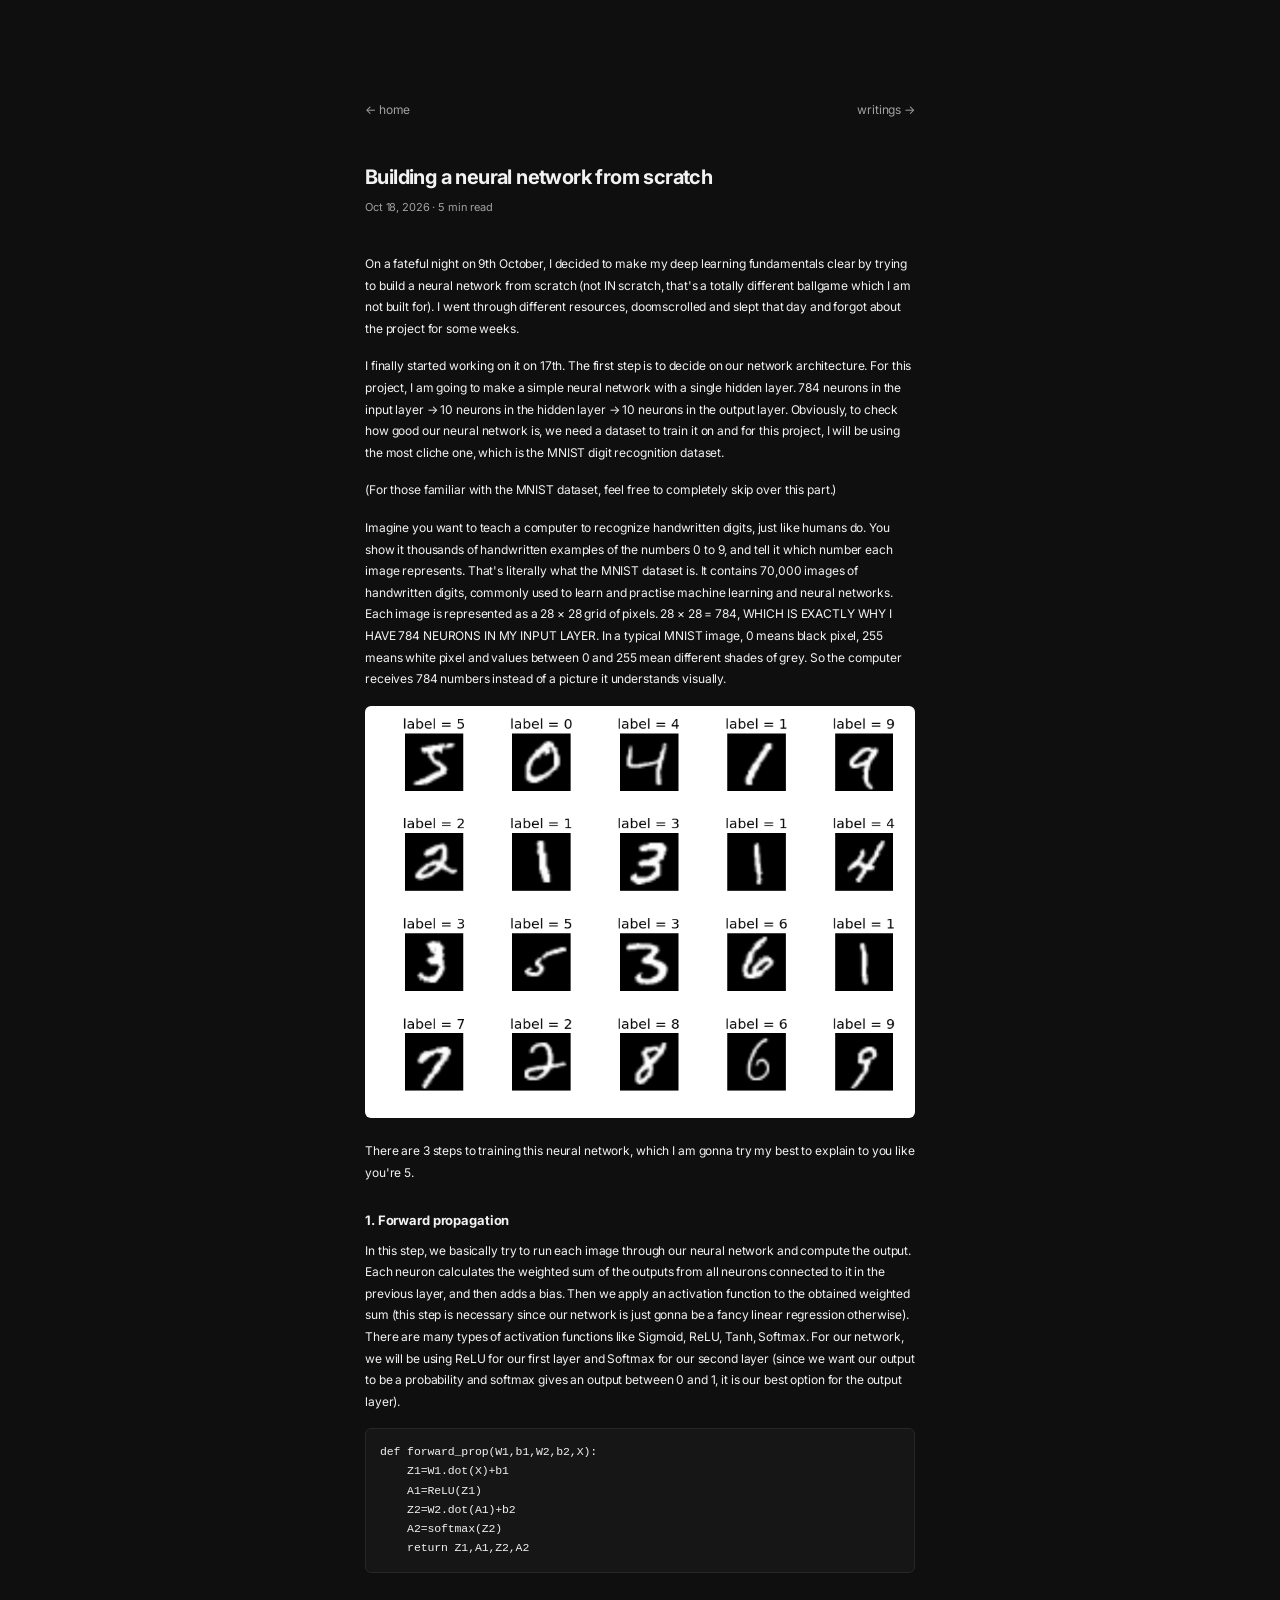
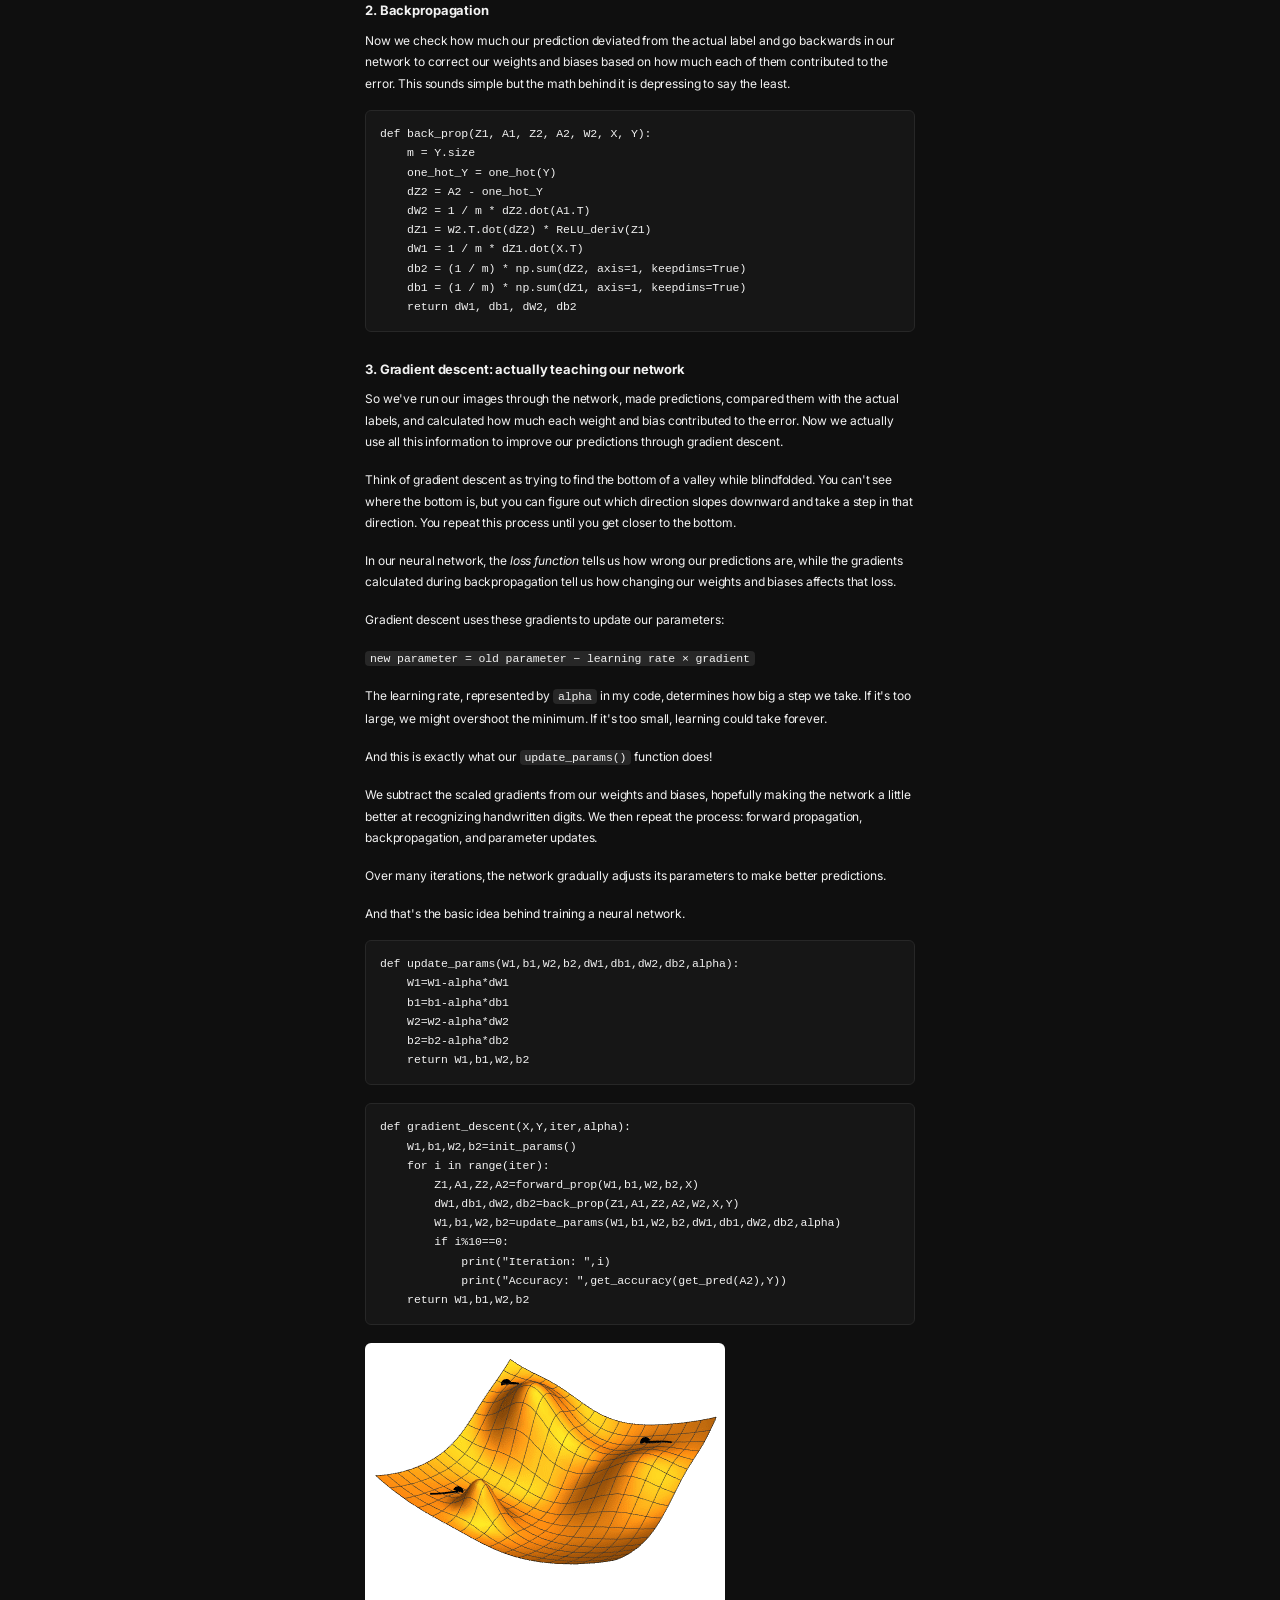
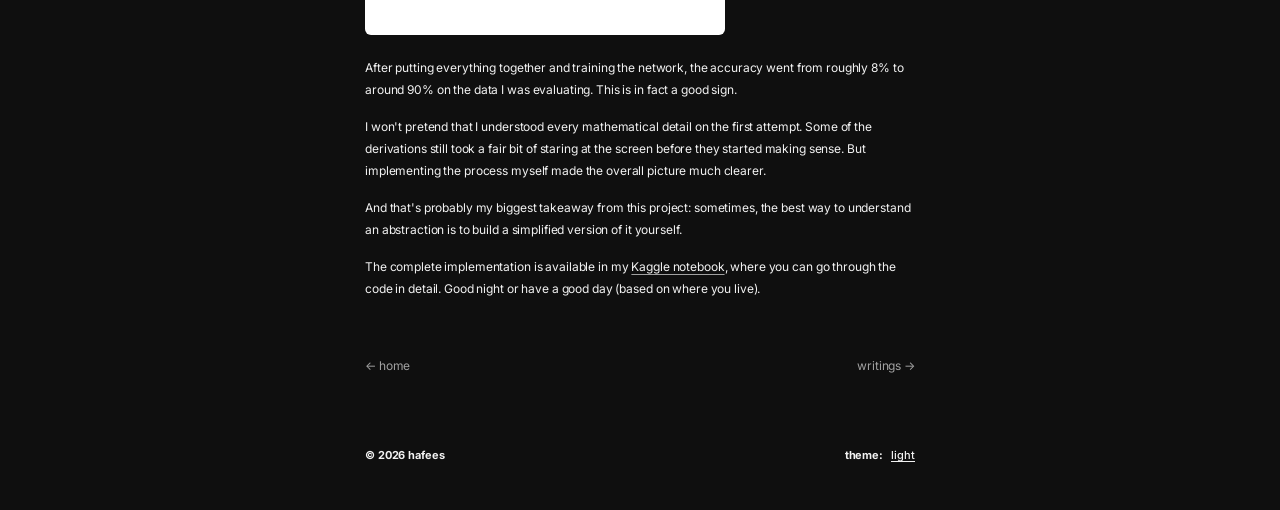
==== posts/building-a-neural-network-from-scratch/index.html @ b3dce1ec "Add files via upload" ====
<!doctype html>
<html lang="en">
<head>
  <meta charset="utf-8">
  <meta name="viewport" content="width=device-width, initial-scale=1">
  <meta name="description" content="Building a neural network from scratch — Hafees">
  <meta name="theme-color" content="#0f0f0f">
  <title>Building a neural network from scratch — Hafees</title>
  <link rel="stylesheet" href="../../assets/css/style.css">
  <script src="../../assets/js/theme.js" defer></script>
  <script src="../../assets/js/content.js" defer></script>
  <script src="../../assets/js/render.js" defer></script>
</head>
<body data-root="../../" data-slug="building-a-neural-network-from-scratch">
  <main class="page page-article">
    <nav class="top-nav reveal" aria-label="Navigation"><a href="../../index.html">← home</a><a href="../index.html">writings →</a></nav>
    <article>
      <header class="article-header reveal">
        <h1>Building a neural network from scratch</h1>
        <p class="article-meta">Oct 18, 2026 · 5 min read</p>
      </header>
      <div class="article-body reveal">
        <p>On a fateful night on 9th October, I decided to make my deep learning fundamentals clear by trying to build a neural network from scratch (not IN scratch, that's a totally different ballgame which I am not built for). I went through different resources, doomscrolled and slept that day and forgot about the project for some weeks.</p>
        <p>I finally started working on it on 17th. The first step is to decide on our network architecture. For this project, I am going to make a simple neural network with a single hidden layer. 784 neurons in the input layer → 10 neurons in the hidden layer → 10 neurons in the output layer. Obviously, to check how good our neural network is, we need a dataset to train it on and for this project, I will be using the most cliche one, which is the MNIST digit recognition dataset.</p>
        <p>(For those familiar with the MNIST dataset, feel free to completely skip over this part.)</p>
        <p>Imagine you want to teach a computer to recognize handwritten digits, just like humans do. You show it thousands of handwritten examples of the numbers 0 to 9, and tell it which number each image represents. That's literally what the MNIST dataset is. It contains 70,000 images of handwritten digits, commonly used to learn and practise machine learning and neural networks. Each image is represented as a 28 × 28 grid of pixels. 28 × 28 = 784, WHICH IS EXACTLY WHY I HAVE 784 NEURONS IN MY INPUT LAYER. In a typical MNIST image, 0 means black pixel, 255 means white pixel and values between 0 and 255 mean different shades of grey. So the computer receives 784 numbers instead of a picture it understands visually.</p>
        <img src="images/mnist-samples.png" alt="Sample MNIST handwritten digits with their labels" width="800" height="600">
        <p>There are 3 steps to training this neural network, which I am gonna try my best to explain to you like you're 5.</p>
        <h3>1. Forward propagation</h3>
        <p>In this step, we basically try to run each image through our neural network and compute the output. Each neuron calculates the weighted sum of the outputs from all neurons connected to it in the previous layer, and then adds a bias. Then we apply an activation function to the obtained weighted sum (this step is necessary since our network is just gonna be a fancy linear regression otherwise). There are many types of activation functions like Sigmoid, ReLU, Tanh, Softmax. For our network, we will be using ReLU for our first layer and Softmax for our second layer (since we want our output to be a probability and softmax gives an output between 0 and 1, it is our best option for the output layer).</p>
        <pre><code>def forward_prop(W1,b1,W2,b2,X):
    Z1=W1.dot(X)+b1
    A1=ReLU(Z1)
    Z2=W2.dot(A1)+b2
    A2=softmax(Z2)
    return Z1,A1,Z2,A2</code></pre>
        <h3>2. Backpropagation</h3>
        <p>Now we check how much our prediction deviated from the actual label and go backwards in our network to correct our weights and biases based on how much each of them contributed to the error. This sounds simple but the math behind it is depressing to say the least.</p>
        <pre><code>def back_prop(Z1, A1, Z2, A2, W2, X, Y):
    m = Y.size
    one_hot_Y = one_hot(Y)
    dZ2 = A2 - one_hot_Y
    dW2 = 1 / m * dZ2.dot(A1.T)
    dZ1 = W2.T.dot(dZ2) * ReLU_deriv(Z1)
    dW1 = 1 / m * dZ1.dot(X.T)
    db2 = (1 / m) * np.sum(dZ2, axis=1, keepdims=True)
    db1 = (1 / m) * np.sum(dZ1, axis=1, keepdims=True)
    return dW1, db1, dW2, db2</code></pre>
        <h3>3. Gradient descent: actually teaching our network</h3>
        <p>So we've run our images through the network, made predictions, compared them with the actual labels, and calculated how much each weight and bias contributed to the error. Now we actually use all this information to improve our predictions through gradient descent.</p>
        <p>Think of gradient descent as trying to find the bottom of a valley while blindfolded. You can't see where the bottom is, but you can figure out which direction slopes downward and take a step in that direction. You repeat this process until you get closer to the bottom.</p>
        <p>In our neural network, the <em>loss function</em> tells us how wrong our predictions are, while the gradients calculated during backpropagation tell us how changing our weights and biases affects that loss.</p>
        <p>Gradient descent uses these gradients to update our parameters:</p>
        <p><code>new parameter = old parameter − learning rate × gradient</code></p>
        <p>The learning rate, represented by <code>alpha</code> in my code, determines how big a step we take. If it's too large, we might overshoot the minimum. If it's too small, learning could take forever.</p>
        <p>And this is exactly what our <code>update_params()</code> function does!</p>
        <p>We subtract the scaled gradients from our weights and biases, hopefully making the network a little better at recognizing handwritten digits. We then repeat the process: forward propagation, backpropagation, and parameter updates.</p>
        <p>Over many iterations, the network gradually adjusts its parameters to make better predictions.</p>
        <p>And that's the basic idea behind training a neural network.</p>
        <pre><code>def update_params(W1,b1,W2,b2,dW1,db1,dW2,db2,alpha):
    W1=W1-alpha*dW1
    b1=b1-alpha*db1
    W2=W2-alpha*dW2
    b2=b2-alpha*db2
    return W1,b1,W2,b2</code></pre>
        <pre><code>def gradient_descent(X,Y,iter,alpha):
    W1,b1,W2,b2=init_params()
    for i in range(iter):
        Z1,A1,Z2,A2=forward_prop(W1,b1,W2,b2,X)
        dW1,db1,dW2,db2=back_prop(Z1,A1,Z2,A2,W2,X,Y)
        W1,b1,W2,b2=update_params(W1,b1,W2,b2,dW1,db1,dW2,db2,alpha)
        if i%10==0:
            print("Iteration: ",i)
            print("Accuracy: ",get_accuracy(get_pred(A2),Y))
    return W1,b1,W2,b2</code></pre>
        <img src="images/gradient-descent.gif" alt="Animation of gradient descent moving down a surface" width="360" height="292">
        <p>After putting everything together and training the network, the accuracy went from roughly 8% to around 90% on the data I was evaluating. This is in fact a good sign.</p>
        <p>I won't pretend that I understood every mathematical detail on the first attempt. Some of the derivations still took a fair bit of staring at the screen before they started making sense. But implementing the process myself made the overall picture much clearer.</p>
        <p>And that's probably my biggest takeaway from this project: sometimes, the best way to understand an abstraction is to build a simplified version of it yourself.</p>
        <p>The complete implementation is available in my <a href="https://www.kaggle.com/" target="_blank" rel="noreferrer">Kaggle notebook</a>, where you can go through the code in detail. Good night or have a good day (based on where you live).</p>
      </div>
    </article>
    <nav class="top-nav bottom-nav reveal" aria-label="Navigation"><a href="../../index.html">← home</a><a href="../index.html">writings →</a></nav>
    <footer class="footer reveal">
      <p>© 2026 <a href="../../index.html">hafees</a></p>
      <div class="theme-control"><span>theme:</span><button class="theme-toggle" type="button" aria-label="Switch color theme">light</button></div>
    </footer>
  </main>
</body>
</html>
---- assets/css/style.css ----
@import url('https://fonts.googleapis.com/css2?family=Inter:wght@400;500;600;700&display=swap');
:root{color-scheme:dark;--bg:#0f0f0f;--panel:#0f0f0f;--text:#f2f2f2;--muted:#a1a1a1;--line:#272727;--hover:#fff;--max-width:550px}
:root[data-theme="light"]{color-scheme:light;--bg:#fafafa;--panel:#fafafa;--text:#171717;--muted:#6b6b6b;--line:#e3e3e3;--hover:#000}
*{box-sizing:border-box}
html{scroll-behavior:smooth}
body{margin:0;min-height:100vh;background:var(--bg);color:var(--text);font-family:"Inter",system-ui,sans-serif;font-size:12px;font-weight:400;line-height:1.7;letter-spacing:-.01em;-webkit-font-smoothing:antialiased;text-rendering:optimizeLegibility;transition:background-color .25s ease,color .25s ease}
::selection{background:#4a4a4a;color:#fff}
a{color:var(--text);text-decoration:none;transition:color .18s ease,opacity .18s ease}
a:hover{color:var(--hover);opacity:.8}
a:focus-visible,button:focus-visible{outline:2px solid var(--hover);outline-offset:4px}
.page{width:min(var(--max-width),calc(100% - 48px));margin:0 auto;padding:150px 0 48px}
h1,h2,h3,p,figure,blockquote,ul{margin:0}
h1{font-size:16px;line-height:1.4;font-weight:700;letter-spacing:-.02em}
h2{font-size:14px;font-weight:600;line-height:1.5;letter-spacing:-.015em}
.intro{margin-bottom:58px}
.intro p{margin-top:10px;color:var(--muted)}
.section{margin-top:56px}
.section-heading{margin-bottom:14px}
.section-heading h2 a,.section-heading h2{display:inline-flex;align-items:center;gap:5px}
.heading-arrow{font-size:12px;color:var(--muted);font-weight:400}
.subtitle{color:var(--muted);font-size:12px;line-height:1.6}

/* writings list */
.post-list{list-style:none;padding:0;margin:0}
.post-list li{border-bottom:1px solid var(--line)}
.post-list li:last-child{border-bottom:0}
.post-list a{display:flex;align-items:baseline;gap:14px;padding:16px 0}
.post-list .date{flex:0 0 auto;min-width:92px;color:var(--muted);font-size:11px;white-space:nowrap}
.post-list .title{font-weight:600;font-size:12px;flex:1;min-width:0}
.post-list .read{flex:0 0 auto;color:var(--muted);font-size:11px;white-space:nowrap}
.all-link{margin-top:22px;text-align:right}
.all-link a{color:var(--muted)}
.all-link a:hover{color:var(--text)}

 /* projects */
.project-list{list-style:none;display:grid;grid-template-columns:repeat(2,minmax(0,1fr));gap:13px;margin:0;padding:0}
.project-list li{position:relative;min-width:0;border:1px solid var(--line);border-radius:6px;padding:19px 19px 18px;transition:border-color .22s ease,transform .22s ease}
.project-list li:hover{border-color:var(--muted);transform:translateY(-2px)}
.project-list li>a{font-weight:700;font-size:12px;display:flex;align-items:baseline;justify-content:space-between;gap:8px;line-height:1.5}
.project-list li>a::after{content:"";position:absolute;inset:0;border-radius:6px}
.project-arrow{flex:0 0 auto;color:var(--muted);font-weight:400;transition:transform .2s ease,color .2s ease}
.project-list li:hover .project-arrow{transform:translate(2px,-2px);color:var(--text)}
.project-list li p{color:var(--muted);margin-top:10px;line-height:1.6;font-size:11px}
.tags{display:flex;flex-wrap:wrap;gap:6px;margin-top:12px}
.tags span{border:1px solid var(--line);border-radius:5px;padding:1px 7px;font-size:10px;line-height:1.7;color:var(--muted);font-weight:500}
.contact-line{margin-top:10px;color:var(--muted)}
.contact-line{font-size:11px}.contact-line a{color:var(--text);font-weight:700}
.quote{margin:90px 0 0;text-align:center}
.quote blockquote{font-size:12px;font-weight:600;line-height:1.6;max-width:440px;margin:0 auto}
.quote figcaption{color:var(--muted);font-size:11px;margin-top:12px}
.footer{display:flex;justify-content:space-between;align-items:center;gap:16px;margin-top:70px;color:var(--text);font-size:11px;font-weight:700}
.footer a{color:var(--text)}.theme-control span{font-weight:700}
.theme-control{display:flex;align-items:center;gap:8px}
.theme-toggle{font:inherit;font-weight:500;color:var(--text);border:0;padding:0;background:transparent;cursor:pointer;text-decoration:underline;text-underline-offset:2px}
.theme-toggle:hover{opacity:.7}

/* inner pages */
.top-nav{margin-bottom:44px;display:flex;justify-content:space-between;align-items:center;gap:18px}.bottom-nav{margin-top:56px}.top-nav a{color:var(--muted)}.top-nav a:hover{color:var(--text)}
.page-posts{padding-top:100px}
.posts-header{margin-bottom:24px}
.posts-header h1{margin-bottom:3px}

/* article */
.page-article{padding-top:100px}
.article-header h1{font-size:20px;line-height:1.3;letter-spacing:-.03em}
.article-meta{color:var(--muted);font-size:11px;margin-top:8px}
.article-body{margin-top:36px}
.article-body p{margin:0 0 16px;line-height:1.8}
.article-body h2{font-size:15px;margin:36px 0 10px}
.article-body h3{font-size:13px;margin:26px 0 8px}
.article-body ol,.article-body ul,.article-body ol{margin:0 0 16px;padding-left:20px}
.article-body li{margin-bottom:4px}
.article-body a{text-decoration:underline;text-decoration-color:var(--muted);text-underline-offset:3px}
.article-body code{font-family:ui-monospace,SFMono-Regular,Menlo,Consolas,monospace;font-size:11.5px;background:var(--line);padding:1px 5px;border-radius:4px}
.article-body pre{background:#161616;border:1px solid var(--line);border-radius:6px;padding:14px;overflow-x:auto;margin:0 0 18px;line-height:1.6}
:root[data-theme="light"] .article-body pre{background:#f0f0f0}
.article-body pre code{background:none;padding:0}
.article-body blockquote{border-left:2px solid var(--line);padding-left:14px;color:var(--muted);margin:0 0 16px}
.article-body img{display:block;max-width:100%;height:auto;border-radius:6px;margin:6px 0 22px}

.reveal{animation:arrive 1.5s cubic-bezier(.22,.7,.25,1) both}
.intro{animation-delay:.1s}.section:nth-of-type(1){animation-delay:.3s}.section:nth-of-type(2){animation-delay:.5s}.section:nth-of-type(3){animation-delay:.7s}
.quote{animation-delay:.9s}.footer{animation-delay:1.05s}
@keyframes arrive{from{opacity:0;filter:blur(8px);transform:translateY(8px)}to{opacity:1;filter:blur(0);transform:translateY(0)}}
@media(max-width:560px){.project-list{grid-template-columns:1fr}.page{width:calc(100% - 40px);padding-top:70px}.page-posts,.page-article{padding-top:60px}.post-list a{flex-wrap:wrap;gap:2px 12px}.post-list .title{flex-basis:100%;order:2}.post-list .date{order:1}.post-list .read{order:1;margin-left:auto}}
@media(prefers-reduced-motion:reduce){*,*::before,*::after{scroll-behavior:auto!important;animation-duration:.01ms!important;animation-iteration-count:1!important;transition-duration:.01ms!important}}
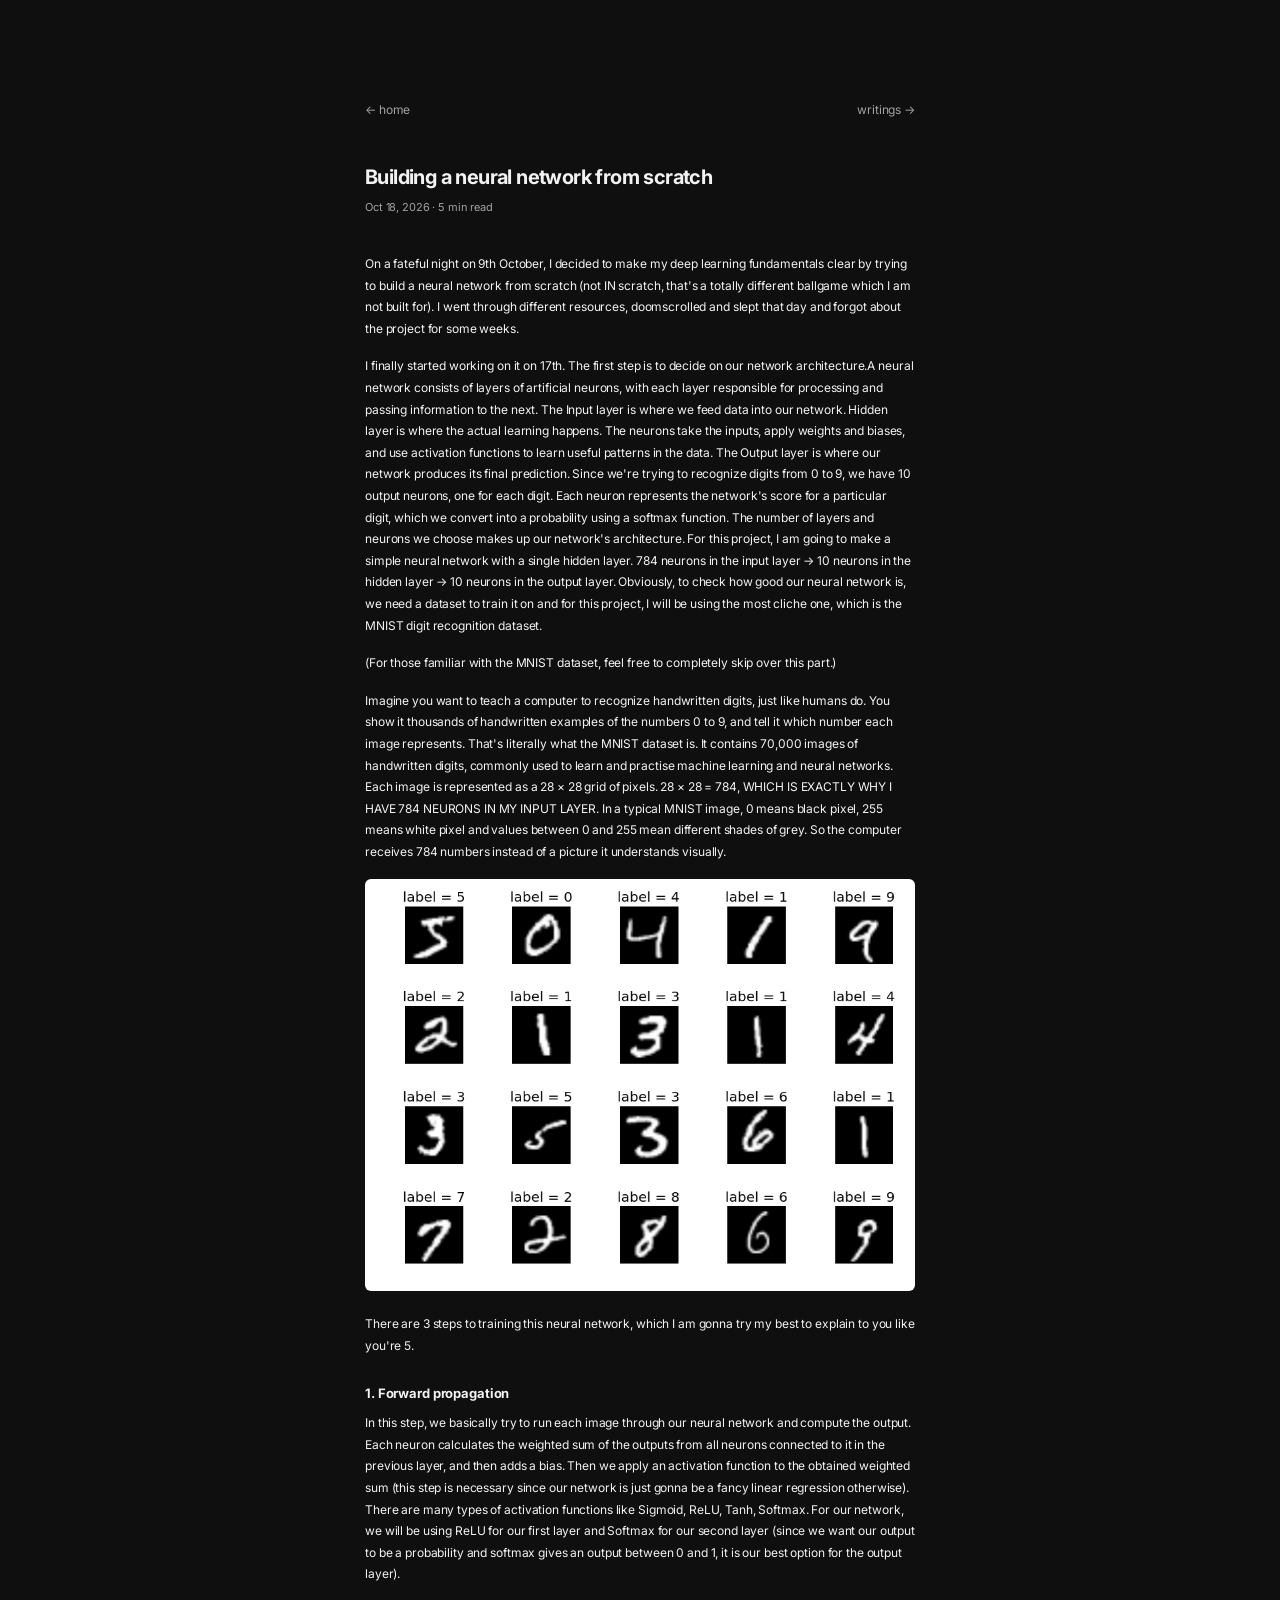
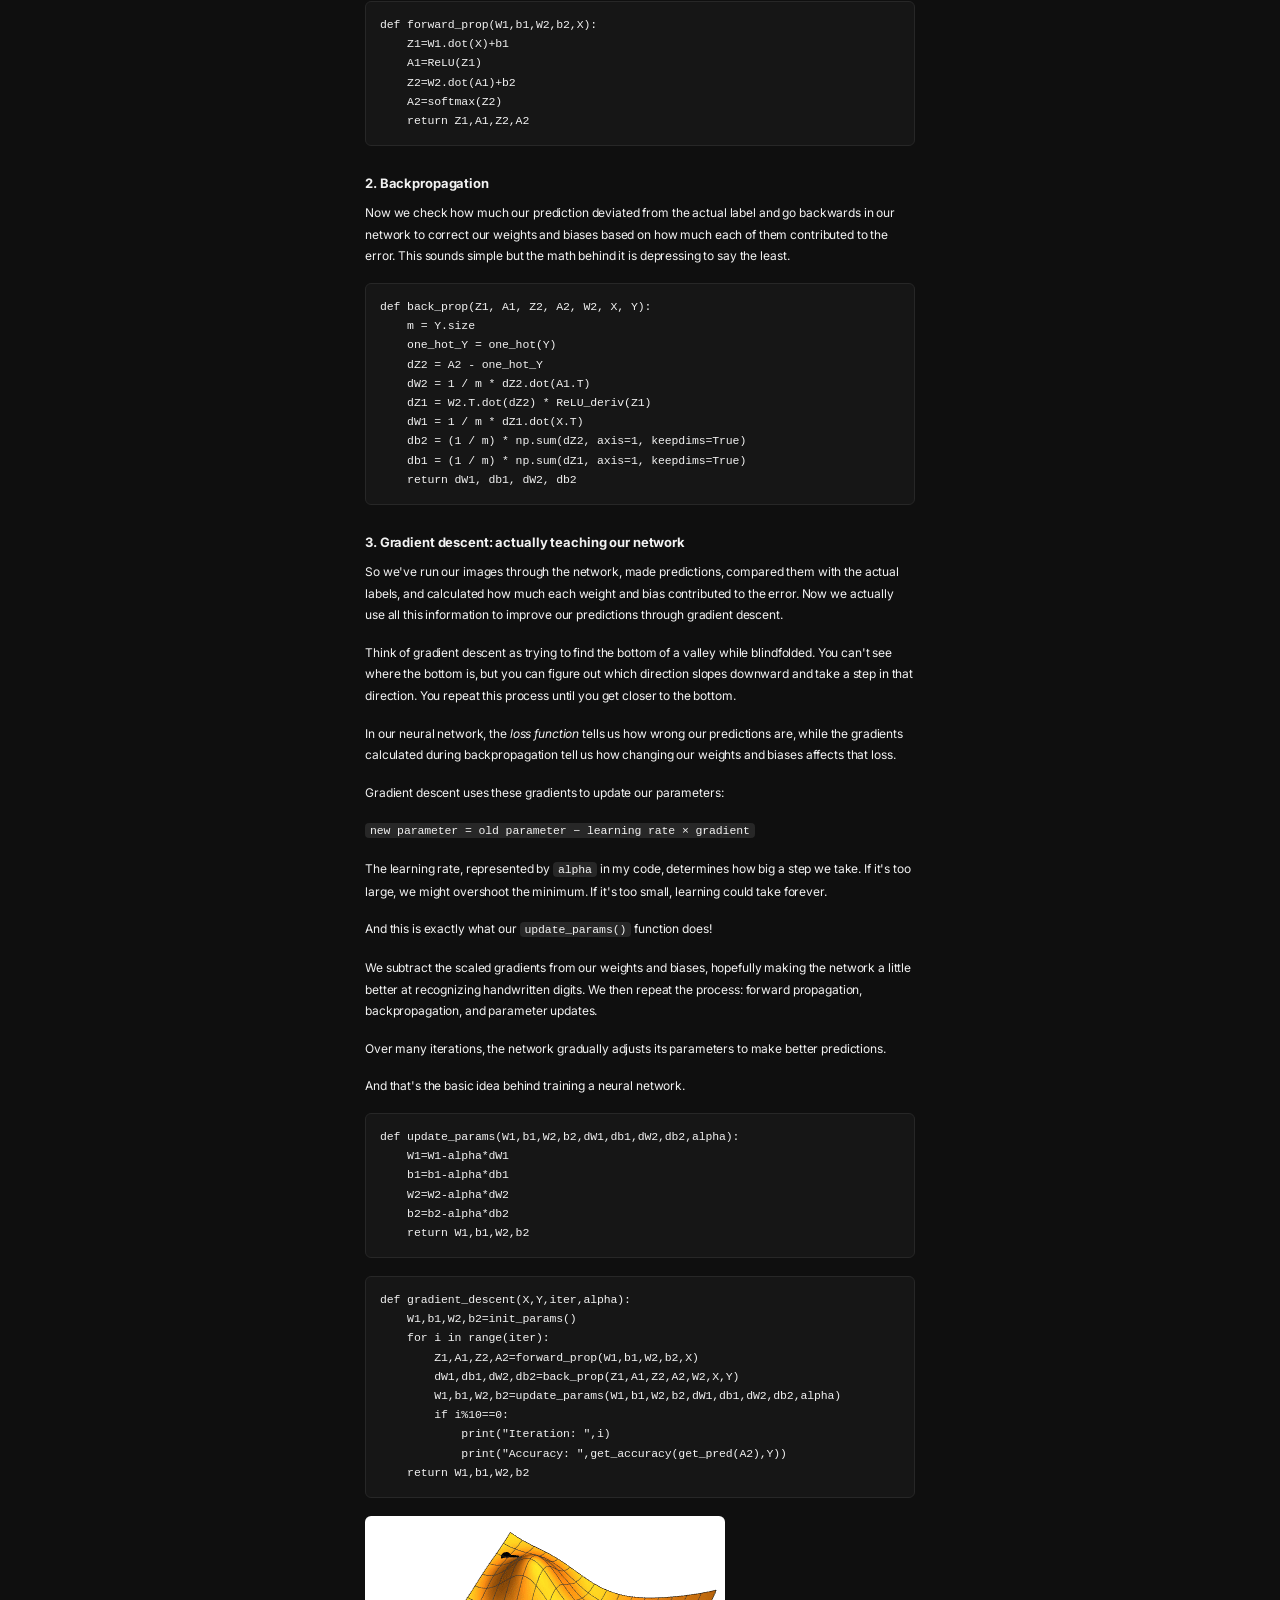
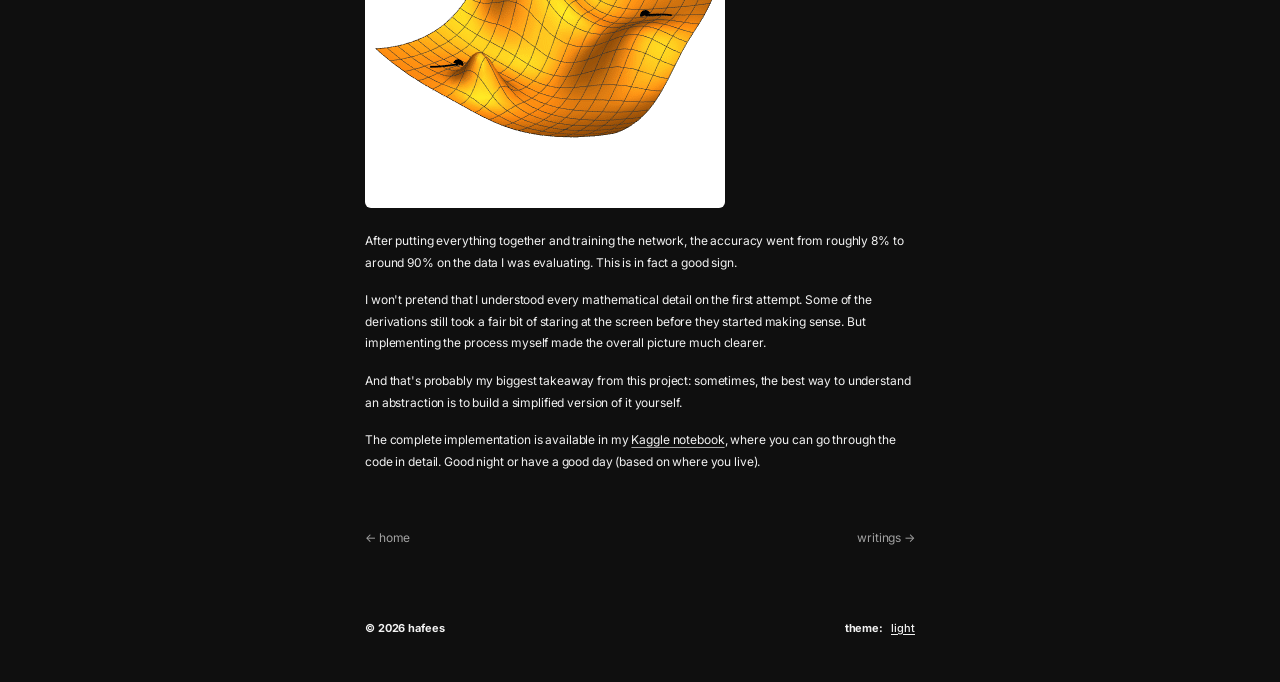
==== commit 9ec96f2c: "Enhance neural network architecture description Expanded explanation of neural network architecture " ====
--- a/posts/building-a-neural-network-from-scratch/index.html
+++ b/posts/building-a-neural-network-from-scratch/index.html
@@ -21,7 +21,10 @@
       </header>
       <div class="article-body reveal">
         <p>On a fateful night on 9th October, I decided to make my deep learning fundamentals clear by trying to build a neural network from scratch (not IN scratch, that's a totally different ballgame which I am not built for). I went through different resources, doomscrolled and slept that day and forgot about the project for some weeks.</p>
-        <p>I finally started working on it on 17th. The first step is to decide on our network architecture. For this project, I am going to make a simple neural network with a single hidden layer. 784 neurons in the input layer → 10 neurons in the hidden layer → 10 neurons in the output layer. Obviously, to check how good our neural network is, we need a dataset to train it on and for this project, I will be using the most cliche one, which is the MNIST digit recognition dataset.</p>
+        <p>I finally started working on it on 17th. The first step is to decide on our network architecture.A neural network consists of layers of artificial neurons, with each layer responsible for processing and passing information to the next. 
+       The Input layer is where we feed data into our network. Hidden layer is where the actual learning happens. The neurons take the inputs, apply weights and biases, and use activation functions to learn useful patterns in the data. The Output layer is where our network produces its final prediction. Since we're trying to recognize digits from 0 to 9, we have 10 output neurons, one for each digit. Each neuron represents the network's score for a particular digit, which we convert into a probability using a softmax function.
+
+The number of layers and neurons we choose makes up our network's architecture. For this project, I am going to make a simple neural network with a single hidden layer. 784 neurons in the input layer → 10 neurons in the hidden layer → 10 neurons in the output layer. Obviously, to check how good our neural network is, we need a dataset to train it on and for this project, I will be using the most cliche one, which is the MNIST digit recognition dataset.</p>
         <p>(For those familiar with the MNIST dataset, feel free to completely skip over this part.)</p>
         <p>Imagine you want to teach a computer to recognize handwritten digits, just like humans do. You show it thousands of handwritten examples of the numbers 0 to 9, and tell it which number each image represents. That's literally what the MNIST dataset is. It contains 70,000 images of handwritten digits, commonly used to learn and practise machine learning and neural networks. Each image is represented as a 28 × 28 grid of pixels. 28 × 28 = 784, WHICH IS EXACTLY WHY I HAVE 784 NEURONS IN MY INPUT LAYER. In a typical MNIST image, 0 means black pixel, 255 means white pixel and values between 0 and 255 mean different shades of grey. So the computer receives 784 numbers instead of a picture it understands visually.</p>
         <img src="images/mnist-samples.png" alt="Sample MNIST handwritten digits with their labels" width="800" height="600">
@@ -77,7 +80,7 @@
         <p>After putting everything together and training the network, the accuracy went from roughly 8% to around 90% on the data I was evaluating. This is in fact a good sign.</p>
         <p>I won't pretend that I understood every mathematical detail on the first attempt. Some of the derivations still took a fair bit of staring at the screen before they started making sense. But implementing the process myself made the overall picture much clearer.</p>
         <p>And that's probably my biggest takeaway from this project: sometimes, the best way to understand an abstraction is to build a simplified version of it yourself.</p>
-        <p>The complete implementation is available in my <a href="https://www.kaggle.com/" target="_blank" rel="noreferrer">Kaggle notebook</a>, where you can go through the code in detail. Good night or have a good day (based on where you live).</p>
+        <p>The complete implementation is available in my <a href="https://www.kaggle.com/code/mohammadhafees/neuralnetworkfromscratch" target="_blank" rel="noreferrer">Kaggle notebook</a>, where you can go through the code in detail. Good night or have a good day (based on where you live).</p>
       </div>
     </article>
     <nav class="top-nav bottom-nav reveal" aria-label="Navigation"><a href="../../index.html">← home</a><a href="../index.html">writings →</a></nav>
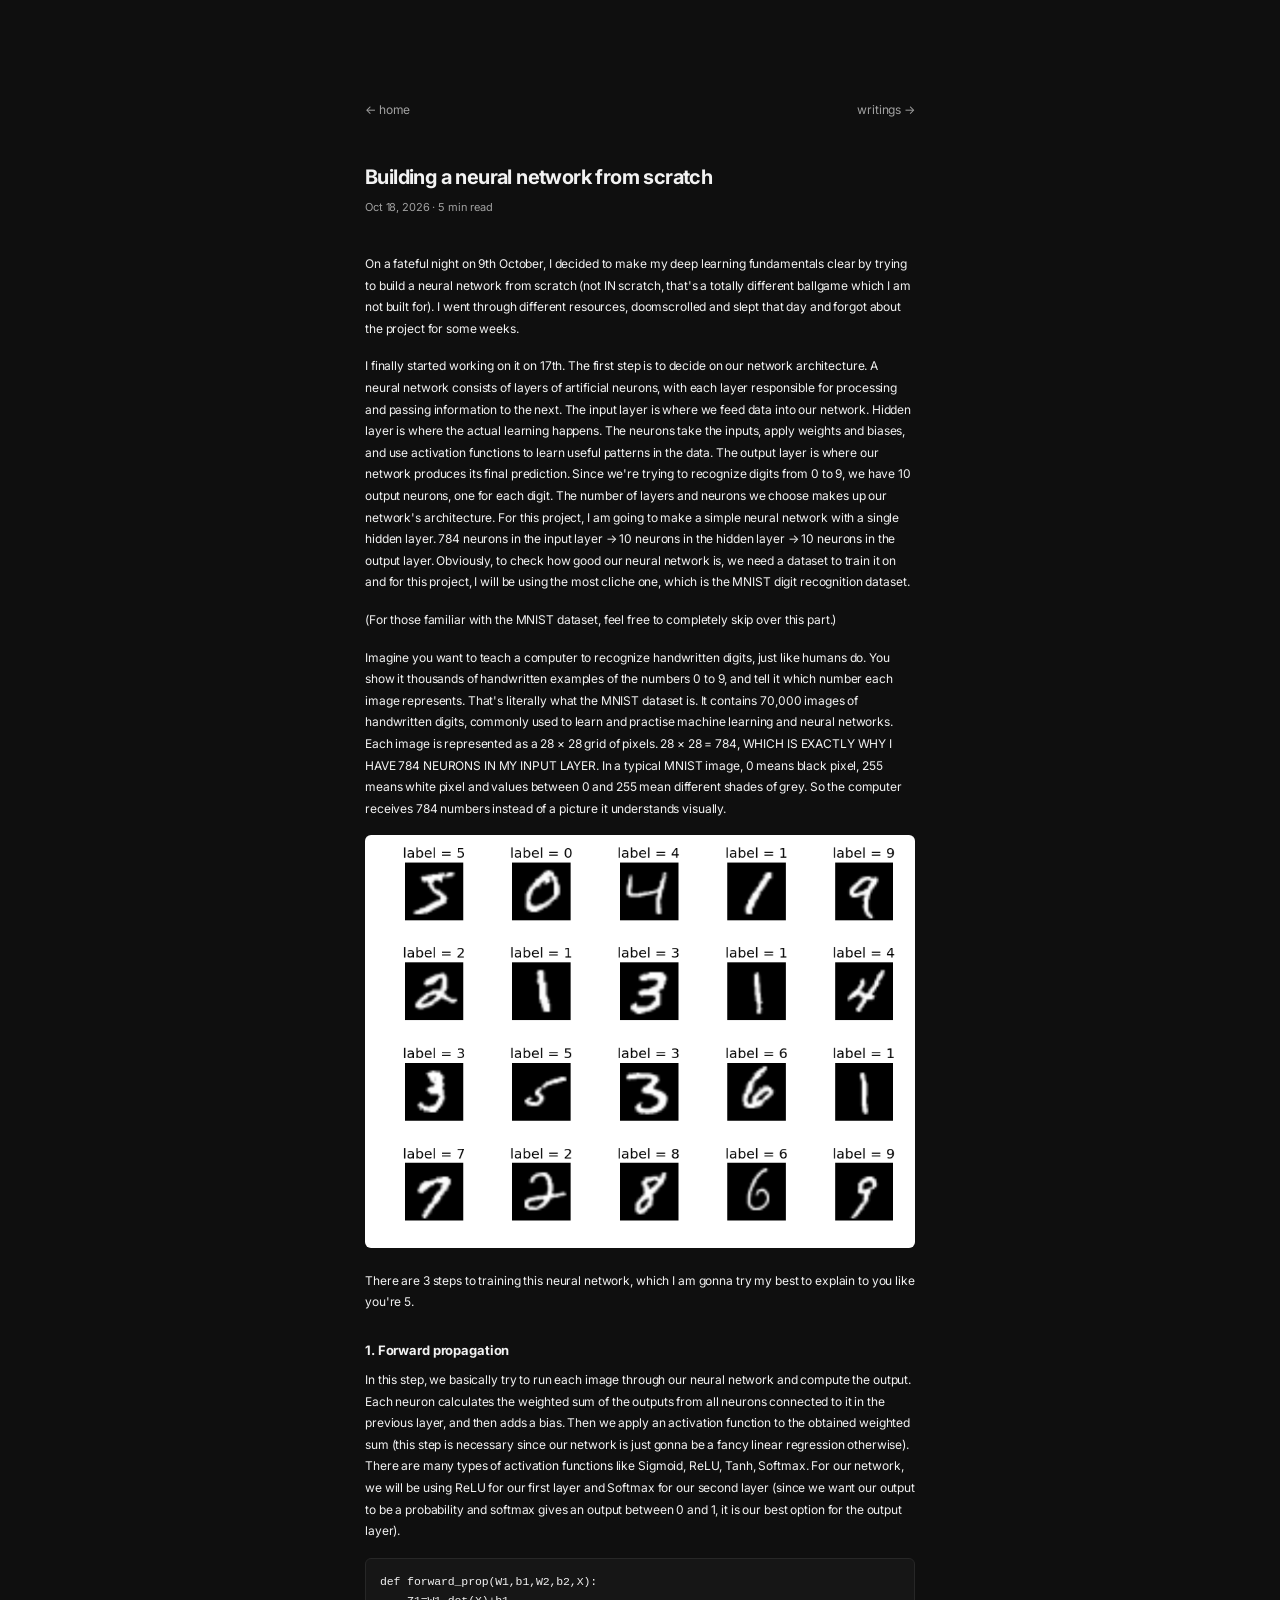
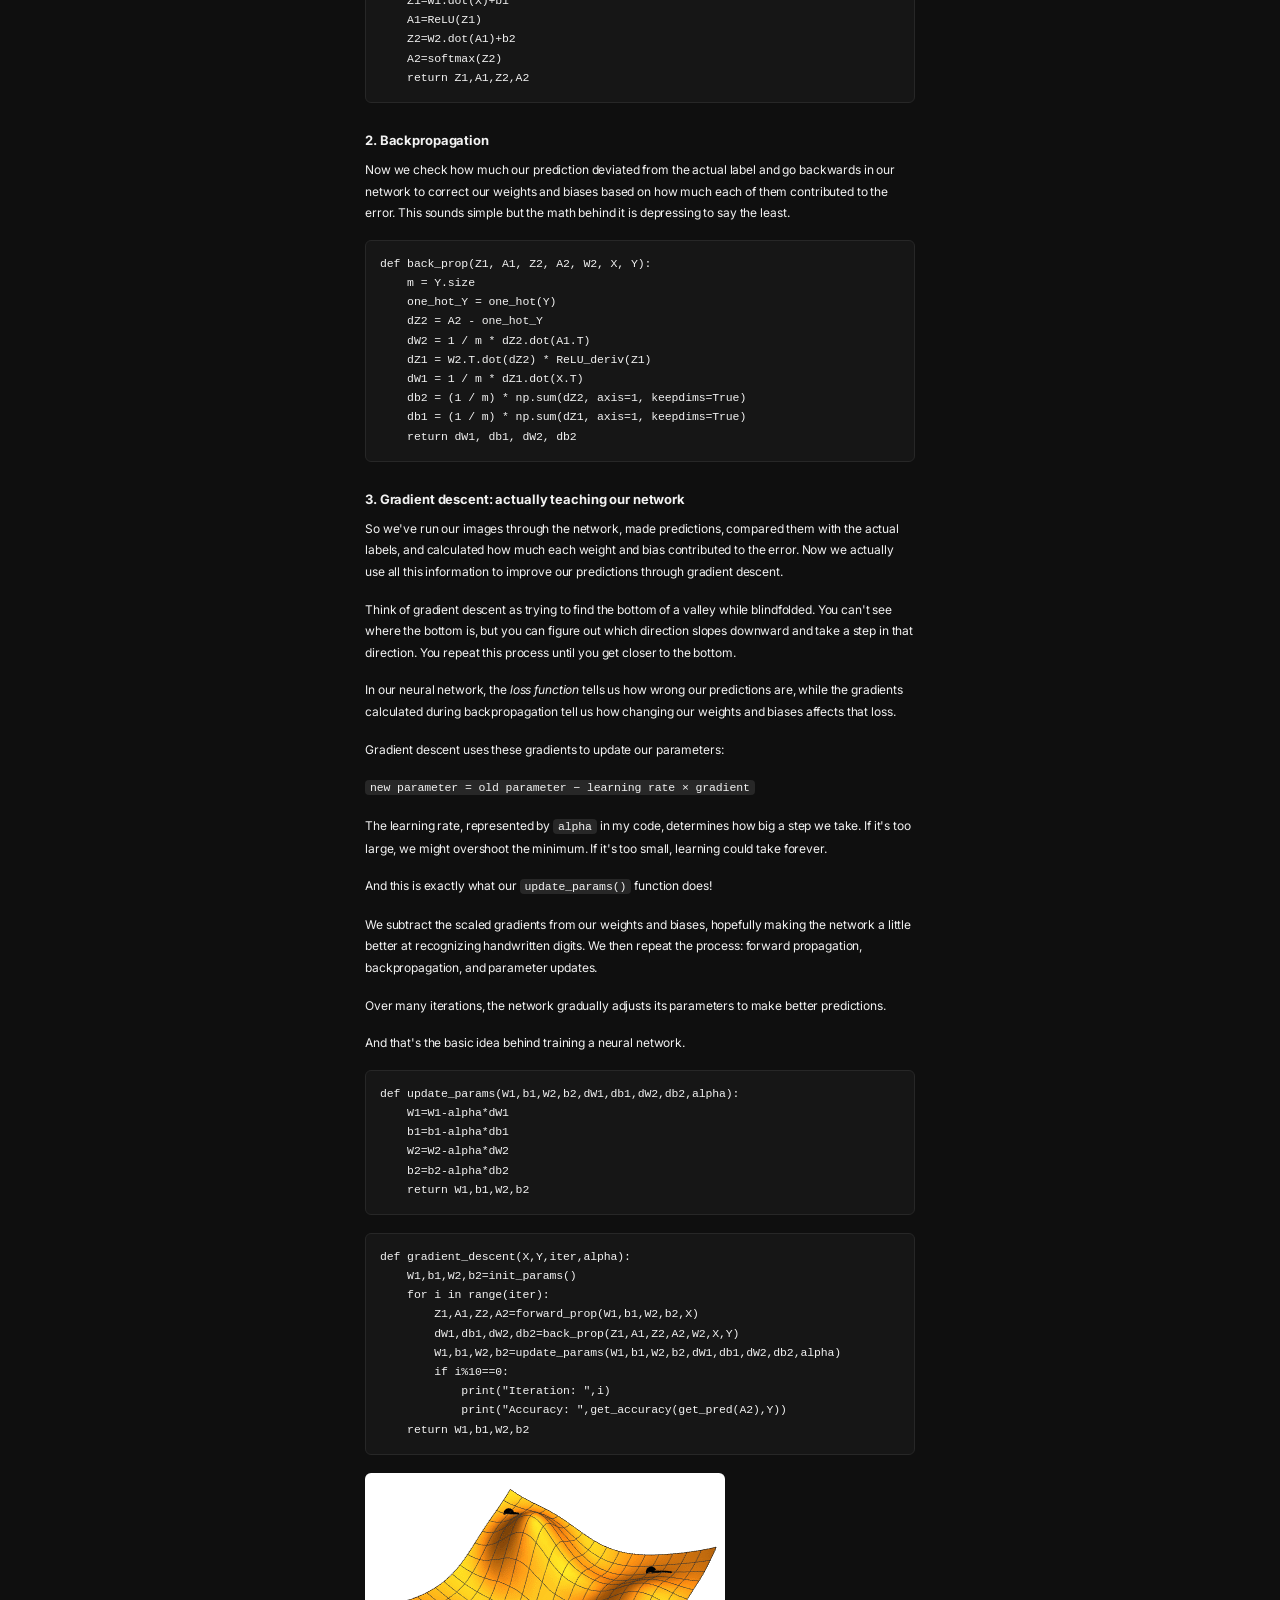
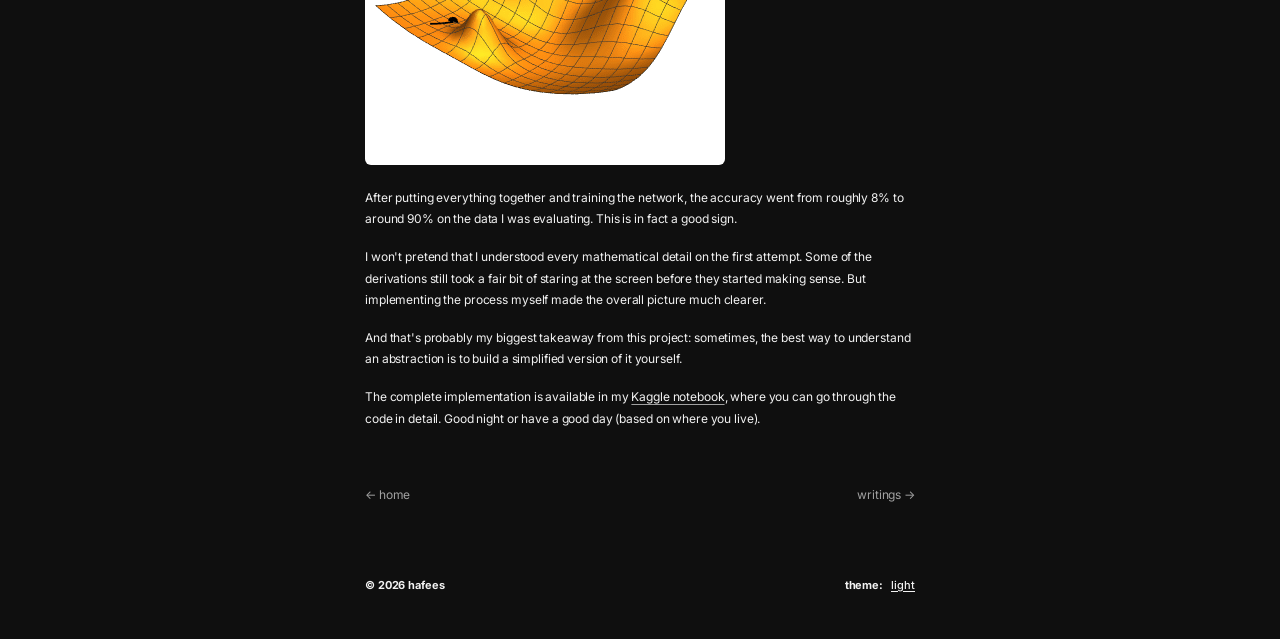
==== commit 004a3a20: "Refactor neural network architecture explanation" ====
--- a/posts/building-a-neural-network-from-scratch/index.html
+++ b/posts/building-a-neural-network-from-scratch/index.html
@@ -21,10 +21,9 @@
       </header>
       <div class="article-body reveal">
         <p>On a fateful night on 9th October, I decided to make my deep learning fundamentals clear by trying to build a neural network from scratch (not IN scratch, that's a totally different ballgame which I am not built for). I went through different resources, doomscrolled and slept that day and forgot about the project for some weeks.</p>
-        <p>I finally started working on it on 17th. The first step is to decide on our network architecture.A neural network consists of layers of artificial neurons, with each layer responsible for processing and passing information to the next. 
-       The Input layer is where we feed data into our network. Hidden layer is where the actual learning happens. The neurons take the inputs, apply weights and biases, and use activation functions to learn useful patterns in the data. The Output layer is where our network produces its final prediction. Since we're trying to recognize digits from 0 to 9, we have 10 output neurons, one for each digit. Each neuron represents the network's score for a particular digit, which we convert into a probability using a softmax function.
-
-The number of layers and neurons we choose makes up our network's architecture. For this project, I am going to make a simple neural network with a single hidden layer. 784 neurons in the input layer → 10 neurons in the hidden layer → 10 neurons in the output layer. Obviously, to check how good our neural network is, we need a dataset to train it on and for this project, I will be using the most cliche one, which is the MNIST digit recognition dataset.</p>
+        <p>I finally started working on it on 17th. The first step is to decide on our network architecture. A neural network consists of layers of artificial neurons, with each layer responsible for processing and passing information to the next. 
+       The input layer is where we feed data into our network. Hidden layer is where the actual learning happens. The neurons take the inputs, apply weights and biases, and use activation functions to learn useful patterns in the data. The output layer is where our network produces its final prediction. Since we're trying to recognize digits from 0 to 9, we have 10 output neurons, one for each digit.
+      The number of layers and neurons we choose makes up our network's architecture. For this project, I am going to make a simple neural network with a single hidden layer. 784 neurons in the input layer → 10 neurons in the hidden layer → 10 neurons in the output layer. Obviously, to check how good our neural network is, we need a dataset to train it on and for this project, I will be using the most cliche one, which is the MNIST digit recognition dataset.</p>
         <p>(For those familiar with the MNIST dataset, feel free to completely skip over this part.)</p>
         <p>Imagine you want to teach a computer to recognize handwritten digits, just like humans do. You show it thousands of handwritten examples of the numbers 0 to 9, and tell it which number each image represents. That's literally what the MNIST dataset is. It contains 70,000 images of handwritten digits, commonly used to learn and practise machine learning and neural networks. Each image is represented as a 28 × 28 grid of pixels. 28 × 28 = 784, WHICH IS EXACTLY WHY I HAVE 784 NEURONS IN MY INPUT LAYER. In a typical MNIST image, 0 means black pixel, 255 means white pixel and values between 0 and 255 mean different shades of grey. So the computer receives 784 numbers instead of a picture it understands visually.</p>
         <img src="images/mnist-samples.png" alt="Sample MNIST handwritten digits with their labels" width="800" height="600">
